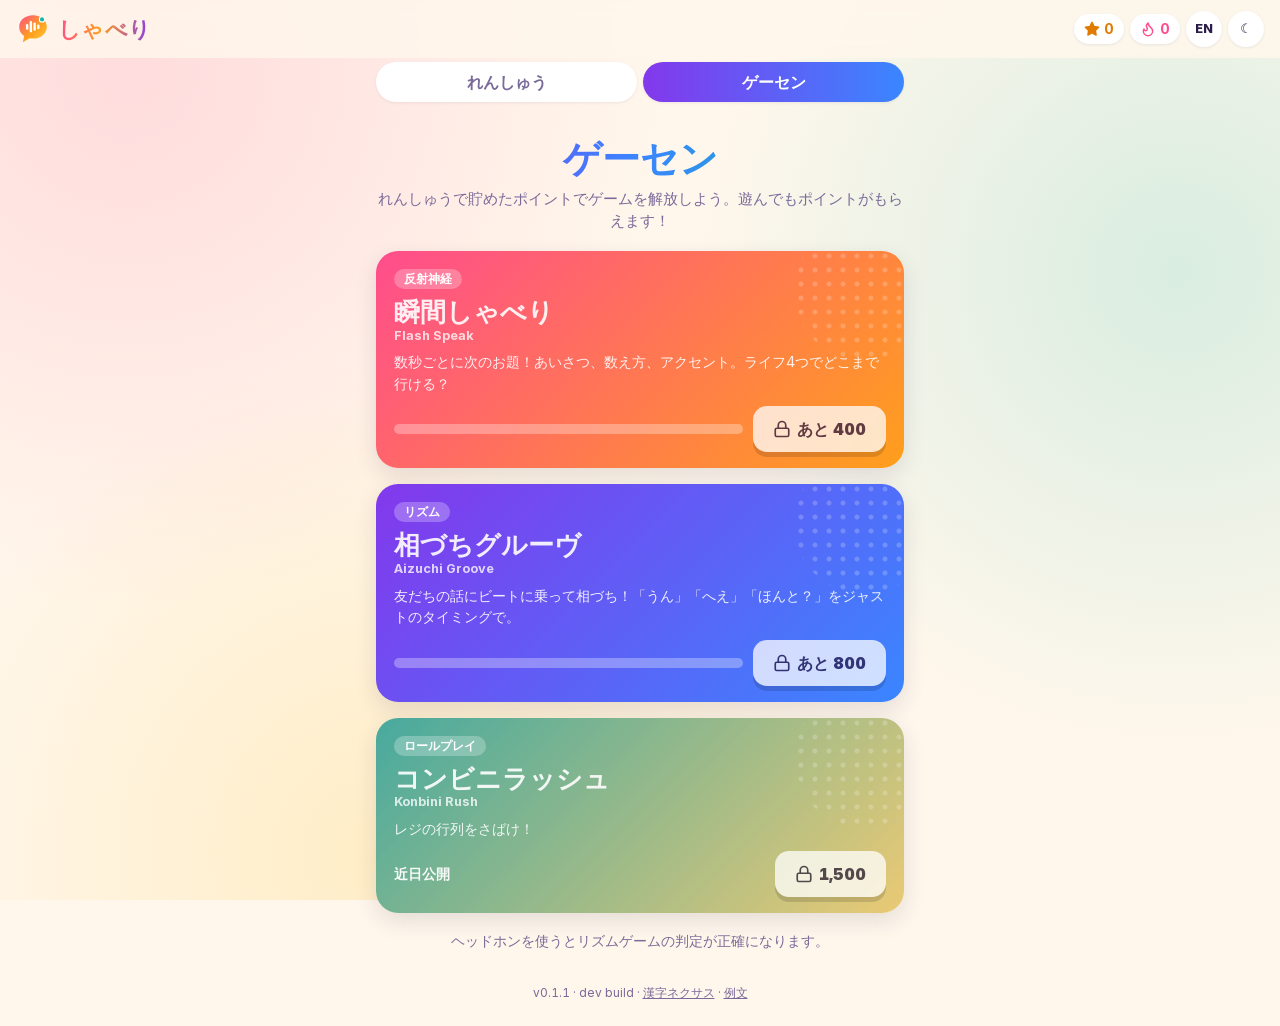
==== site/arcade.html @ 48d6d013 "v0.1.1: Shaberi, shadowing practice with an arcade Practice runs: hear an everyday phrase, say it ba" ====
<!DOCTYPE html>
<html lang="ja" data-theme="light">
<head>
  <meta charset="UTF-8">
  <meta name="viewport" content="width=device-width, initial-scale=1.0, viewport-fit=cover">
  <title>ゲーセン | しゃべり Shaberi</title>
  <link rel="icon" type="image/svg+xml" href="icon.svg">
  <link rel="manifest" href="manifest.webmanifest">
  <link rel="apple-touch-icon" href="icons/apple-touch-icon.png">
  <meta name="theme-color" content="#fff7ec" media="(prefers-color-scheme: light)">
  <meta name="theme-color" content="#1a1033" media="(prefers-color-scheme: dark)">
  <meta name="mobile-web-app-capable" content="yes">
  <meta name="apple-mobile-web-app-capable" content="yes">
  <meta name="apple-mobile-web-app-status-bar-style" content="default">
  <meta name="apple-mobile-web-app-title" content="しゃべり">
  <script>document.documentElement.dataset.theme = localStorage.getItem('shaberi_theme') === 'dark' ? 'dark' : 'light';</script>
  <link rel="stylesheet" href="css/base.css">
  <link rel="stylesheet" href="css/arcade.css">
  <script type="module" src="js/pages/arcade.js"></script>
</head>
<body>

  <header id="top-bar">
    <div class="brand">
      <img class="brand-badge" src="icon.svg" alt="">
      <span class="brand-title">しゃべり</span>
    </div>
    <div class="top-stats">
      <span class="pill pill-points" id="hud-points" title="Points"><svg class="pill-ico" viewBox="0 0 24 24" fill="none" stroke="currentColor" stroke-width="2.2" stroke-linecap="round" stroke-linejoin="round" aria-hidden="true"><path d="M12 2l3.09 6.26L22 9.27l-5 4.87 1.18 6.88L12 17.77l-6.18 3.25L7 14.14 2 9.27l6.91-1.01L12 2z"/></svg> <b>0</b></span>
      <span class="pill pill-streak" id="hud-streak" title="Streak"><svg class="pill-ico" viewBox="0 0 24 24" fill="none" stroke="currentColor" stroke-width="2.2" stroke-linecap="round" stroke-linejoin="round" aria-hidden="true"><path d="M8.5 14.5A2.5 2.5 0 0 0 11 12c0-1.38-.5-2-1-3-1.072-2.143-.224-4.054 2-6 .5 2.5 2 4.9 4 6.5 2 1.6 3 3.5 3 5.5a7 7 0 1 1-14 0c0-1.153.433-2.294 1-3a2.5 2.5 0 0 0 2.5 2.5z"/></svg> <b>0</b></span>
      <button type="button" class="icon-btn" id="btn-lang" aria-label="Language">EN</button>
      <button type="button" class="icon-btn" id="btn-theme" aria-label="Theme">☾</button>
    </div>
  </header>

  <nav class="tabs" aria-label="Sections">
    <a href="index.html" class="tab"><span data-ja="れんしゅう" data-en="Practice">れんしゅう</span></a>
    <a href="arcade.html" class="tab active" aria-current="page"><span data-ja="ゲーセン" data-en="Arcade">ゲーセン</span></a>
  </nav>

  <main class="page">

    <!-- Lobby -->
    <section class="screen" id="screen-lobby">
      <div class="lobby-head">
        <h1 class="lobby-title">ゲーセン</h1>
        <p class="lobby-sub" data-ja="れんしゅうで貯めたポイントでゲームを解放しよう。遊んでもポイントがもらえます！" data-en="Unlock games with the points you earn practising. Playing earns points too!">れんしゅうで貯めたポイントでゲームを解放しよう。遊んでもポイントがもらえます！</p>
      </div>
      <div class="cabinets" id="cabinets"></div>
      <p class="fine center" id="lobby-note"></p>
    </section>

    <!-- Flash Speak -->
    <section class="screen game" id="screen-flash" hidden>
      <div class="game-hud">
        <button type="button" class="icon-btn back" data-back aria-label="Back"></button>
        <div class="hearts" id="flash-hearts"></div>
        <div class="hud-num"><small data-ja="レベル" data-en="Level">レベル</small> <b id="flash-level">1</b></div>
        <div class="hud-num"><small data-ja="クリア" data-en="Cleared">クリア</small> <b id="flash-cleared">0</b></div>
      </div>
      <div class="stage" id="flash-stage"></div>
      <div class="fuse" id="flash-fuse"><span class="fuse-fill" id="flash-fuse-fill"></span></div>
      <p class="heard-live" id="flash-heard" lang="ja"></p>
    </section>

    <!-- Let's Take a Walk! -->
    <section class="screen game" id="screen-sanpo" hidden>
      <div class="game-hud">
        <button type="button" class="icon-btn back" data-back aria-label="Back"></button>
        <div class="pencils" id="sanpo-pencils" aria-label="Pencils left"></div>
        <div class="hud-num"><small data-ja="スピード" data-en="Speed">スピード</small> <b id="sanpo-speed">×0.9</b></div>
        <div class="hud-num"><small data-ja="クリア" data-en="Cleared">クリア</small> <b id="sanpo-cleared">0</b></div>
      </div>

      <div class="sanpo-stage" id="sanpo-stage">
        <div class="walk-scene" id="walk-scene">
          <div class="sun"></div>
          <div class="cloud c1"></div>
          <div class="cloud c2"></div>
          <div class="hills"></div>
          <div class="trees"></div>
          <div class="street"></div>
          <svg class="walker" viewBox="0 0 80 130" aria-hidden="true">
            <g class="limb leg back"><line x1="40" y1="84" x2="40" y2="120" /></g>
            <g class="limb arm back"><line x1="40" y1="54" x2="40" y2="80" /></g>
            <rect class="shirt" x="22" y="45" width="36" height="44" rx="15" />
            <g class="limb leg front"><line x1="40" y1="84" x2="40" y2="120" /></g>
            <g class="limb arm front"><line x1="40" y1="54" x2="40" y2="80" /></g>
            <circle class="skin" cx="40" cy="29" r="18" />
            <circle class="eye" cx="45" cy="30" r="2.2" />
            <circle class="eye" cx="35" cy="30" r="2.2" />
            <path class="smile" d="M35 36 q5 4 10 0" />
            <ellipse class="hat" cx="40" cy="18" rx="23" ry="5" />
            <path class="hat" d="M28 18 q0 -14 12 -14 q12 0 12 14 z" />
            <rect class="ribbon" x="28" y="12" width="24" height="4" rx="2" />
          </svg>
        </div>

        <div class="sanpo-card" id="sanpo-card">
          <p class="sanpo-cue" id="sanpo-cue"></p>
          <p class="sanpo-text" id="sanpo-text" lang="ja">天気がいいから<wbr>散歩しましょう</p>
          <p class="sanpo-en" id="sanpo-en"></p>
        </div>

        <div class="desk-scene" id="desk-scene" hidden>
          <svg class="desk-svg" viewBox="0 0 360 400" aria-hidden="true">
            <defs>
              <linearGradient id="dk-wood" x1="0" y1="0" x2="0" y2="1">
                <stop offset="0" stop-color="#e3ad70" />
                <stop offset="1" stop-color="#b4733b" />
              </linearGradient>
            </defs>
            <rect width="360" height="400" fill="#ece6f6" />
            <rect x="34" y="22" width="196" height="92" rx="6" fill="#2f5d50" stroke="#8a5a2b" stroke-width="6" />
            <text x="132" y="78" fill="#f4f1e8" font-size="30" font-weight="700" text-anchor="middle" opacity="0.9">しけん中</text>
            <circle cx="296" cy="62" r="28" fill="#fff" stroke="#2b1d4a" stroke-width="4" />
            <path d="M296 62 V44 M296 62 L309 70" stroke="#2b1d4a" stroke-width="4" stroke-linecap="round" />
            <polygon points="6,158 354,158 386,400 -26,400" fill="url(#dk-wood)" />
            <g transform="rotate(-4 175 290)">
              <rect x="92" y="186" width="168" height="200" rx="3" fill="#fff" />
              <rect x="104" y="198" width="144" height="12" rx="3" fill="#ffd1df" />
              <g fill="none" stroke="#ff7aa8" stroke-width="2">
                <circle cx="128" cy="232" r="8" /><circle cx="156" cy="232" r="8" /><circle cx="184" cy="232" r="8" /><circle cx="212" cy="232" r="8" />
                <circle cx="128" cy="258" r="8" /><circle cx="156" cy="258" r="8" /><circle cx="184" cy="258" r="8" /><circle cx="212" cy="258" r="8" />
                <circle cx="128" cy="284" r="8" /><circle cx="156" cy="284" r="8" /><circle cx="184" cy="284" r="8" /><circle cx="212" cy="284" r="8" />
                <circle cx="128" cy="310" r="8" /><circle cx="156" cy="310" r="8" /><circle cx="184" cy="310" r="8" /><circle cx="212" cy="310" r="8" />
                <circle cx="128" cy="336" r="8" /><circle cx="156" cy="336" r="8" /><circle cx="184" cy="336" r="8" /><circle cx="212" cy="336" r="8" />
              </g>
            </g>
            <g class="dk-hand">
              <!-- Your right hand from behind: the thumb grows from the left side by the wrist,
                   three fingers curl under, and the index finger (drawn above the pencil) pinches it -->
              <path d="M200 412 L212 370 Q250 358 288 370 L298 412 Z" fill="#8338ec" stroke="#2b1d4a" stroke-width="3.5" stroke-linejoin="round" />
              <path d="M210 376 Q250 362 290 376 L287 360 Q250 348 213 360 Z" fill="#6420c9" stroke="#2b1d4a" stroke-width="3.5" stroke-linejoin="round" />
              <path d="M204 358 L182 306 C178 294 196 286 202 298 L226 346 Z" fill="#efb187" stroke="#2b1d4a" stroke-width="3.5" stroke-linejoin="round" />
              <rect x="183" y="294" width="10" height="8" rx="3" transform="rotate(-66 188 298)" fill="#f9dcc8" stroke="#2b1d4a" stroke-width="2" />
              <rect x="232" y="300" width="22" height="26" rx="11" fill="#f2b68c" stroke="#2b1d4a" stroke-width="3.5" stroke-linejoin="round" />
              <rect x="253" y="305" width="21" height="24" rx="10.5" fill="#f2b68c" stroke="#2b1d4a" stroke-width="3.5" stroke-linejoin="round" />
              <rect x="273" y="312" width="17" height="21" rx="8.5" fill="#f2b68c" stroke="#2b1d4a" stroke-width="3.5" stroke-linejoin="round" />
              <path d="M228 380 C222 366 214 352 213 338 C212 330 214 324 218 320 L232 311 L286 323 C293 330 294 346 290 360 C288 368 285 375 282 380 Z" fill="#f6c39b" stroke="#2b1d4a" stroke-width="3.5" stroke-linejoin="round" />
              <path d="M262 326 q4 3 8 1 M277 330 q3 3 7 1" fill="none" stroke="#c98b63" stroke-width="2.5" stroke-linecap="round" />
            </g>
            <g class="dk-pencil">
              <g transform="translate(224 309) rotate(-150)">
                <rect x="-50" y="-7" width="92" height="14" fill="#ffc93c" stroke="#2b1d4a" stroke-width="2" />
                <rect x="-50" y="-2" width="92" height="4" fill="#f4a521" />
                <polygon points="42,-7 62,0 42,7" fill="#f3d3a8" stroke="#2b1d4a" stroke-width="2" stroke-linejoin="round" />
                <polygon points="55,-2.5 62,0 55,2.5" fill="#2b1d4a" />
                <rect x="-60" y="-7" width="10" height="14" fill="#c4cad4" stroke="#2b1d4a" stroke-width="2" />
                <rect x="-74" y="-7" width="15" height="14" rx="4" fill="#ff8fb1" stroke="#2b1d4a" stroke-width="2" />
              </g>
            </g>
            <g class="dk-hand-top">
              <path d="M220 336 L218 324 L188 286 C184 276 196 268 204 274 L236 314 L240 330 Z" fill="#f6c39b" />
              <path d="M214 330 C216 327 217 325 218 324 L188 286 C183 277 196 268 204 274 L233 311" fill="none" stroke="#2b1d4a" stroke-width="3.5" stroke-linejoin="round" stroke-linecap="round" />
              <rect x="192" y="274" width="10" height="8" rx="3" transform="rotate(-52 197 278)" fill="#fbe3d3" stroke="#2b1d4a" stroke-width="2" />
              <path d="M206 296 q5 2 9 -1 M244 318 q4 3 8 1" fill="none" stroke="#c98b63" stroke-width="2.5" stroke-linecap="round" />
            </g>
            <g class="dk-impact">
              <polygon points="230,276 240,300 266,296 246,312 258,336 232,322 208,338 218,312 196,298 222,300" fill="#ffc93c" stroke="#ff9f1c" stroke-width="3" />
            </g>
            <g class="dk-proctor">
              <!-- The proctor's right hand, palm down from the right: pinky on top, thumb beside the index finger -->
              <path d="M276 282 L404 262 L404 336 L278 330 Z" fill="#26314d" stroke="#111827" stroke-width="3.5" stroke-linejoin="round" />
              <path d="M262 324 C248 332 230 340 216 342 C206 343 205 353 215 354 C232 354 250 348 266 340 Z" fill="#e3a57c" stroke="#2b1d4a" stroke-width="3.5" stroke-linejoin="round" />
              <path d="M212 345 c0 -3 4 -5 8 -4 c3 1 3 6 0 7 c-4 1 -8 0 -8 -3 z" fill="#f7d3bb" stroke="#2b1d4a" stroke-width="2" />
              <path d="M266 284 C250 282 222 283 208 286 C199 288 199 296 205 297 C196 298 189 299 189 303 C189 308 194 309 200 309 C192 310 184 311 184 315 C184 320 190 322 197 322 C193 323 189 326 190 329 C191 333 197 334 204 334 C220 336 246 336 266 335 Z" fill="#ecb48b" stroke="#2b1d4a" stroke-width="3.5" stroke-linejoin="round" />
              <path d="M205 297 C218 297 230 297 240 298 M200 309 C214 310 228 310 240 310 M197 322 C212 323 226 323 239 323" fill="none" stroke="#2b1d4a" stroke-width="2.5" stroke-linecap="round" />
              <g fill="#f7d3bb" stroke="#2b1d4a" stroke-width="2">
                <rect x="203" y="288" width="9" height="7" rx="3" />
                <rect x="192" y="300" width="9" height="7" rx="3" />
                <rect x="187" y="312" width="10" height="8" rx="3" />
                <rect x="193" y="325" width="9" height="7" rx="3" />
              </g>
              <path d="M246 291 q3 -3 6 0 M246 304 q3 -3 6 0 M245 317 q3 -3 6 0" fill="none" stroke="#c98b63" stroke-width="2.5" stroke-linecap="round" />
              <rect x="262" y="279" width="20" height="58" rx="5" fill="#fff" stroke="#2b1d4a" stroke-width="3.5" stroke-linejoin="round" />
              <circle cx="272" cy="308" r="3" fill="#94a3b8" />
            </g>
            <g class="dk-bubble">
              <path d="M60 128 h240 a16 16 0 0 1 16 16 v40 a16 16 0 0 1 -16 16 h-90 l-14 20 l-6 -20 h-130 a16 16 0 0 1 -16 -16 v-40 a16 16 0 0 1 16 -16 z" fill="#fff" stroke="#2b1d4a" stroke-width="4" />
              <text x="180" y="177" font-size="38" font-weight="900" fill="#d6336c" text-anchor="middle">ダメです！</text>
            </g>
          </svg>
        </div>

        <div class="verdict-ok" id="sanpo-ok" hidden>OK!</div>
      </div>

      <div class="fuse idle" id="sanpo-fuse"><span class="fuse-fill" id="sanpo-fuse-fill"></span></div>
      <p class="heard-live" id="sanpo-msg"></p>
    </section>

    <!-- Aizuchi Groove -->
    <section class="screen game" id="screen-groove" hidden>
      <div class="game-hud">
        <button type="button" class="icon-btn back" data-back aria-label="Back"></button>
        <div class="beats" id="groove-beats"><i></i><i></i><i></i><i></i></div>
        <div class="hud-num"><small id="groove-phase"></small></div>
      </div>
      <div class="groove-stage" id="groove-stage">
        <div class="actor friend" id="groove-friend">
          <div class="bubble" id="groove-friend-bubble"></div>
          <div class="blob"><i class="eye"></i><i class="eye"></i><i class="mouth"></i></div>
          <span class="name" data-ja="ともだち" data-en="Friend">ともだち</span>
        </div>
        <div class="actor you" id="groove-you">
          <div class="bubble" id="groove-you-bubble"></div>
          <div class="blob"><i class="eye"></i><i class="eye"></i><i class="mouth"></i></div>
          <span class="name" data-ja="あなた" data-en="You">あなた</span>
        </div>
        <div class="judge-pop" id="groove-judge"></div>
        <div class="banner" id="groove-banner" hidden></div>
      </div>
      <div class="groove-intro" id="groove-intro">
        <p data-ja="ともだちの話を聞いて、ピンクのふきだしが光ったら相づち！最初の3小節はれんしゅうです（タイミングを合わせます）。" data-en="Listen to your friend and answer when your bubble lights up. The first 3 bars are practice (they tune the timing to your device).">ともだちの話を聞いて、ピンクのふきだしが光ったら相づち！最初の3小節はれんしゅうです（タイミングを合わせます）。</p>
        <p class="fine" id="groove-tip"></p>
        <button type="button" class="big-btn btn-go" id="groove-start" data-ja="スタート" data-en="Start">スタート</button>
      </div>
    </section>

    <!-- Game over (both games) -->
    <section class="screen" id="screen-over" hidden>
      <h2 class="over-title" id="over-title"></h2>
      <div class="new-best" id="over-high" hidden data-ja="ハイスコア！" data-en="High score!">ハイスコア！</div>
      <div class="over-score" id="over-score"></div>
      <p class="over-detail" id="over-detail"></p>
      <p class="sum-bonus" id="over-points"></p>
      <div class="result-actions">
        <button type="button" class="big-btn btn-soft" id="over-lobby" data-ja="ゲーセンへ" data-en="Arcade">ゲーセンへ</button>
        <button type="button" class="big-btn btn-go" id="over-again" data-ja="もう一回！" data-en="Play again!">もう一回！</button>
      </div>
    </section>

  </main>

  <canvas id="fx" aria-hidden="true"></canvas>
  <footer class="foot" id="foot"></footer>
</body>
</html>
---- site/css/base.css ----
/* Shared theme and components. Page-specific styles live in css/<page>.css.
   Shaberi is the colourful sibling of Kanji Nexus and Reibun: warm cream / deep
   grape backgrounds, candy accents, chunky game buttons. */

@font-face {
  font-family: 'Shaberi Latin';
  src: url('../fonts/inter-latin.woff2') format('woff2');
  font-weight: 100 900;
  font-style: normal;
  font-display: swap;
  unicode-range: U+0020-007E, U+00A0-00FF, U+0131, U+0152-0153, U+02C6, U+02DA, U+02DC, U+2010-2027, U+2030-203A,
    U+2044, U+20AC, U+2122, U+2190-2193, U+2212, U+2215, U+2248, U+2260, U+2264-2265;
}

:root {
  /* Candy palette */
  --pink: #ff4d8d;
  --orange: #ff9f1c;
  --yellow: #ffc93c;
  --teal: #14b8a6;
  --blue: #3a86ff;
  --purple: #8338ec;
  --pink-deep: #d6336c;
  --orange-deep: #e07b00;
  --teal-deep: #0d9488;
  --blue-deep: #2563eb;
  --purple-deep: #6420c9;

  --bg-page: #fff7ec;
  --bg-surface: #ffffff;
  --bg-elevated: #fdf0e1;
  --text-main: #2b1d4a;
  --text-muted: #7a6a99;
  --border-color: #f1e0cc;
  --blob-1: rgba(255, 77, 141, 0.16);
  --blob-2: rgba(20, 184, 166, 0.16);
  --blob-3: rgba(255, 201, 60, 0.22);

  /* Pitch: high and low mora */
  --hi: var(--pink);
  --lo: var(--blue);
  --you: var(--purple);

  --shadow-sm: 0 1px 3px rgba(43, 29, 74, 0.08);
  --shadow-md: 0 8px 22px rgba(43, 29, 74, 0.12);
  --radius: 22px;
  --header-h: 58px;
  --header-total: calc(var(--header-h) + env(safe-area-inset-top, 0px));
  --font: 'Shaberi Latin', 'Hiragino Maru Gothic ProN', 'Hiragino Sans', 'Hiragino Kaku Gothic ProN', 'Noto Sans JP',
    'Noto Sans CJK JP', 'Yu Gothic UI', 'Yu Gothic', Meiryo, system-ui, sans-serif;
}

[data-theme='dark'] {
  --bg-page: #1a1033;
  --bg-surface: #261845;
  --bg-elevated: #33225c;
  --text-main: #fdf6ff;
  --text-muted: #b9a8d9;
  --border-color: #3f2c6e;
  --blob-1: rgba(255, 77, 141, 0.18);
  --blob-2: rgba(20, 184, 166, 0.14);
  --blob-3: rgba(131, 56, 236, 0.3);
  --you: #c4a2ff;
  --shadow-sm: 0 1px 3px rgba(0, 0, 0, 0.4);
  --shadow-md: 0 8px 22px rgba(0, 0, 0, 0.45);
}

* {
  box-sizing: border-box;
  margin: 0;
  padding: 0;
}

button {
  font: inherit;
  color: inherit;
  cursor: pointer;
  border: 0;
  background: none;
}

[hidden] {
  display: none !important;
}

html {
  background: var(--bg-page);
}

body {
  font-family: var(--font);
  font-variant-numeric: tabular-nums;
  -webkit-font-smoothing: antialiased;
  color: var(--text-main);
  line-height: 1.5;
  min-height: 100dvh;
  -webkit-tap-highlight-color: transparent;
  background:
    radial-gradient(circle at 10% 8%, var(--blob-1), transparent 38%),
    radial-gradient(circle at 92% 30%, var(--blob-2), transparent 36%),
    radial-gradient(circle at 30% 95%, var(--blob-3), transparent 40%),
    var(--bg-page);
  background-attachment: fixed;
}

/* ================= HEADER ================= */
#top-bar {
  position: sticky;
  top: 0;
  z-index: 100;
  height: var(--header-total);
  padding: env(safe-area-inset-top, 0px) 16px 0;
  display: flex;
  align-items: center;
  justify-content: space-between;
  gap: 8px;
  background: color-mix(in srgb, var(--bg-page) 82%, transparent);
  backdrop-filter: blur(10px);
  -webkit-backdrop-filter: blur(10px);
}

.brand {
  display: flex;
  align-items: center;
  gap: 8px;
}
.brand-badge {
  width: 34px;
  height: 34px;
}
.brand-title {
  white-space: nowrap;
  font-size: 1.35rem;
  font-weight: 900;
  letter-spacing: 0.02em;
  background: linear-gradient(90deg, var(--pink), var(--orange) 45%, var(--purple));
  -webkit-background-clip: text;
  background-clip: text;
  color: transparent;
}

.top-stats {
  display: flex;
  align-items: center;
  gap: 6px;
}

.pill {
  display: inline-flex;
  align-items: center;
  gap: 4px;
  padding: 4px 10px;
  border-radius: 999px;
  font-size: 0.9rem;
  font-weight: 700;
  background: var(--bg-surface);
  box-shadow: var(--shadow-sm);
}
.pill-ico {
  width: 16px;
  height: 16px;
}
.pill-points {
  color: var(--orange-deep);
}
.pill-points .pill-ico {
  fill: currentColor;
}
.pill-streak {
  color: var(--pink);
}
[data-theme='dark'] .pill-points {
  color: var(--yellow);
}
.pill.bump {
  animation: bump 0.45s ease;
}

.icon-btn {
  width: 36px;
  height: 36px;
  border-radius: 50%;
  font-weight: 800;
  font-size: 0.8rem;
  background: var(--bg-surface);
  box-shadow: var(--shadow-sm);
}

/* ================= LAYOUT ================= */
.page {
  max-width: 560px;
  margin: 0 auto;
  padding: 12px 16px calc(32px + env(safe-area-inset-bottom, 0px));
}

/* ================= BUTTONS ================= */
/* Chunky "game" buttons: a darker lip underneath that squashes when pressed. */
.big-btn {
  --face: var(--teal);
  --lip: var(--teal-deep);
  display: inline-flex;
  align-items: center;
  justify-content: center;
  gap: 8px;
  min-height: 56px;
  padding: 0 28px;
  border-radius: 18px;
  font-size: 1.15rem;
  font-weight: 800;
  color: #fff;
  background: var(--face);
  box-shadow: 0 6px 0 var(--lip), var(--shadow-md);
  transition: transform 0.08s ease, box-shadow 0.08s ease;
}
.big-btn:active {
  transform: translateY(4px);
  box-shadow: 0 2px 0 var(--lip), var(--shadow-sm);
}
.big-btn:disabled {
  opacity: 0.5;
  cursor: default;
}
.btn-go {
  --face: var(--pink);
  --lip: var(--pink-deep);
}
.btn-soft {
  --face: var(--bg-surface);
  --lip: var(--border-color);
  color: var(--text-main);
}

.fine {
  font-size: 0.85rem;
  color: var(--text-muted);
}

@keyframes bump {
  0% { transform: scale(1); }
  40% { transform: scale(1.25); }
  100% { transform: scale(1); }
}
@keyframes pop-in {
  0% { transform: scale(0.3) rotate(-12deg); opacity: 0; }
  60% { transform: scale(1.15) rotate(4deg); opacity: 1; }
  100% { transform: scale(1) rotate(0); }
}
@keyframes rise-in {
  from { transform: translateY(14px); opacity: 0; }
  to { transform: none; opacity: 1; }
}

@media (max-width: 400px) {
  .brand-title { font-size: 1.1rem; }
  .brand-badge { width: 28px; height: 28px; }
  .pill { padding: 4px 8px; }
}

@media (prefers-reduced-motion: reduce) {
  *, *::before, *::after {
    animation-duration: 0.01ms !important;
    transition-duration: 0.01ms !important;
  }
}

/* ================= SECTION TABS ================= */
.tabs {
  position: sticky;
  top: var(--header-total);
  z-index: 90;
  display: flex;
  gap: 6px;
  max-width: 560px;
  margin: 0 auto;
  padding: 4px 16px 6px;
}
.tab {
  flex: 1;
  text-align: center;
  padding: 8px 0;
  border-radius: 999px;
  font-weight: 800;
  text-decoration: none;
  color: var(--text-muted);
  background: var(--bg-surface);
  box-shadow: var(--shadow-sm);
}
.tab.active {
  color: #fff;
  background: linear-gradient(90deg, var(--pink), var(--orange));
}
.tab:nth-child(2).active {
  background: linear-gradient(90deg, var(--purple), var(--blue));
}

/* A screen-wide progress track (goals, fuses). */
.track {
  display: block;
  height: 12px;
  border-radius: 999px;
  background: var(--bg-elevated);
  overflow: hidden;
}

/* ================= SHARED GAME UI ================= */
.screen {
  display: flex;
  flex-direction: column;
  gap: 18px;
  animation: rise-in 0.3s ease;
}

.grade {
  width: 84px;
  height: 84px;
  border-radius: 24px;
  display: grid;
  place-items: center;
  font-size: 3.2rem;
  font-weight: 900;
  color: #fff;
  animation: pop-in 0.55s cubic-bezier(0.2, 1.4, 0.5, 1);
}

.grade.g-S { background: conic-gradient(from 200deg, var(--pink), var(--orange), var(--yellow), var(--teal), var(--blue), var(--purple), var(--pink)); text-shadow: 0 2px 0 rgba(0, 0, 0, 0.2); }

.grade.g-A { background: var(--teal); }

.grade.g-B { background: var(--blue); }

.grade.g-C { background: var(--orange); }

.grade.g-D { background: var(--pink-deep); }

.result-actions {
  display: flex;
  gap: 12px;
  justify-content: center;
}

.result-actions .big-btn {
  flex: 1;
  padding: 0 12px;
}

.new-best {
  align-self: center;
  padding: 4px 16px;
  border-radius: 999px;
  color: #fff;
  font-weight: 900;
  background: linear-gradient(90deg, var(--orange), var(--pink));
  animation: pop-in 0.6s ease 0.3s backwards;
}

.sum-bonus {
  align-self: center;
  padding: 4px 14px;
  border-radius: 999px;
  font-weight: 800;
  color: #fff;
  background: linear-gradient(90deg, var(--teal), var(--blue));
}

#fx {
  position: fixed;
  inset: 0;
  width: 100%;
  height: 100%;
  pointer-events: none;
  z-index: 200;
}

.float-points {
  position: fixed;
  z-index: 210;
  font-size: 1.6rem;
  font-weight: 900;
  color: var(--orange);
  text-shadow: 0 2px 0 rgba(0, 0, 0, 0.12);
  pointer-events: none;
  animation: float-up 1s ease-out forwards;
}

@keyframes float-up {
  from { transform: translate(-50%, 0) scale(0.8); opacity: 1; }
  to { transform: translate(-50%, -80px) scale(1.2); opacity: 0; }
}

.foot {
  text-align: center;
  font-size: 0.75rem;
  color: var(--text-muted);
  padding: 0 16px 24px;
}

.foot a {
  color: inherit;
}

/* Pitch graph (practice card and Accent Snap) */
.pitch-graph {
  display: block;
  width: 100%;
  height: auto;
  margin-top: 10px;
  overflow: visible;
}

.pitch-graph .step {
  stroke-width: 7;
  stroke-linecap: round;
  fill: none;
  opacity: 0.9;
}

.pitch-graph .step.hi { stroke: var(--hi); }
.pitch-graph .step.lo { stroke: var(--lo); }
.pitch-graph .link {
  stroke: var(--text-muted);
  stroke-width: 2;
  stroke-dasharray: 3 4;
  fill: none;
  opacity: 0.6;
}

.pitch-graph .mora {
  font-size: 22px;
  font-weight: 700;
  fill: var(--text-main);
  text-anchor: middle;
}

.pitch-graph .mora.hi { fill: var(--hi); }
.pitch-graph .mora.lo { fill: var(--lo); }
.pitch-graph .you {
  fill: none;
  stroke: var(--you);
  stroke-width: 3.5;
  stroke-linecap: round;
  stroke-linejoin: round;
}

.pitch-graph .miss {
  fill: var(--orange);
  opacity: 0.25;
}
---- site/css/arcade.css ----
/* The arcade: lobby of cabinets, Flash Speak, Aizuchi Groove, game over. */

.center {
  text-align: center;
}

/* ================= LOBBY ================= */
.lobby-head {
  text-align: center;
  padding-top: 10px;
}
.lobby-title {
  font-size: 2.4rem;
  font-weight: 900;
  background: linear-gradient(90deg, var(--purple), var(--blue) 50%, var(--teal));
  -webkit-background-clip: text;
  background-clip: text;
  color: transparent;
}
.lobby-sub {
  color: var(--text-muted);
  font-size: 0.95rem;
}

.cabinets {
  display: flex;
  flex-direction: column;
  gap: 16px;
}
.cabinet {
  --c1: var(--pink);
  --c2: var(--orange);
  position: relative;
  overflow: hidden;
  border-radius: var(--radius);
  padding: 18px 18px 16px;
  color: #fff;
  background: linear-gradient(135deg, var(--c1), var(--c2));
  box-shadow: var(--shadow-md);
  display: flex;
  flex-direction: column;
  gap: 8px;
  animation: rise-in 0.35s ease backwards;
}
.cabinet:nth-child(2) { animation-delay: 0.06s; }
.cabinet:nth-child(3) { animation-delay: 0.12s; }
/* Decorative arcade-screen dots */
.cabinet::after {
  content: '';
  position: absolute;
  right: -30px;
  top: -30px;
  width: 140px;
  height: 140px;
  border-radius: 50%;
  background: radial-gradient(circle, rgba(255, 255, 255, 0.35) 2px, transparent 3px) 0 0 / 14px 14px;
  opacity: 0.6;
  pointer-events: none;
}
.cab-tag {
  align-self: flex-start;
  padding: 1px 10px;
  border-radius: 999px;
  font-size: 0.75rem;
  font-weight: 800;
  background: rgba(255, 255, 255, 0.25);
}
.cab-title {
  font-size: 1.6rem;
  font-weight: 900;
  line-height: 1.2;
}
.cab-title small {
  display: block;
  font-size: 0.8rem;
  font-weight: 700;
  opacity: 0.85;
}
.cab-desc {
  font-size: 0.9rem;
  opacity: 0.95;
}
.cab-foot {
  display: flex;
  align-items: center;
  justify-content: space-between;
  gap: 10px;
  margin-top: 4px;
}
.cab-high {
  font-size: 0.85rem;
  font-weight: 800;
  opacity: 0.95;
}
.cab-btn {
  display: inline-flex;
  align-items: center;
  gap: 6px;
  min-height: 46px;
  padding: 0 20px;
  border-radius: 14px;
  font-weight: 900;
  color: var(--text-main);
  background: #fff;
  box-shadow: 0 5px 0 rgba(0, 0, 0, 0.18);
  transition: transform 0.08s ease, box-shadow 0.08s ease;
}
.cab-btn:active {
  transform: translateY(3px);
  box-shadow: 0 2px 0 rgba(0, 0, 0, 0.18);
}
.cab-btn .ico {
  width: 18px;
  height: 18px;
}
.cab-btn:disabled {
  opacity: 0.75;
  cursor: default;
}
.cab-btn.confirm {
  background: var(--yellow);
}
.cabinet.locked .cab-title,
.cabinet.locked .cab-desc {
  opacity: 0.9;
}
.cab-progress {
  flex: 1;
  height: 10px;
  border-radius: 999px;
  background: rgba(255, 255, 255, 0.3);
  overflow: hidden;
}
.cab-progress span {
  display: block;
  height: 100%;
  background: #fff;
  border-radius: inherit;
}
.cabinet.soon {
  filter: saturate(0.6);
}
.cabinet.just-unlocked {
  animation: pop-in 0.6s ease;
}

/* ================= GAME HUD ================= */
.game {
  gap: 14px;
}
.game-hud {
  display: flex;
  align-items: center;
  gap: 12px;
}
.game-hud .back .ico {
  width: 18px;
  height: 18px;
}
.hearts {
  display: flex;
  gap: 4px;
  flex: 1;
}
.hearts .ico {
  width: 24px;
  height: 24px;
  color: var(--pink);
  fill: var(--pink);
  transition: transform 0.3s, opacity 0.3s;
}
.hearts .ico.lost {
  fill: none;
  color: var(--border-color);
  transform: scale(0.8);
}
.hud-num {
  font-weight: 900;
  font-size: 1.2rem;
  white-space: nowrap;
}
.hud-num small {
  font-size: 0.7rem;
  color: var(--text-muted);
}

/* ================= FLASH STAGE ================= */
.stage {
  position: relative;
  min-height: 360px;
  border-radius: var(--radius);
  background: var(--bg-surface);
  box-shadow: var(--shadow-md);
  display: flex;
  flex-direction: column;
  align-items: center;
  justify-content: center;
  gap: 12px;
  padding: 20px 16px;
  text-align: center;
  overflow: hidden;
}
/* Command splash: 「こたえて！」 */
.command {
  font-size: clamp(2.6rem, 13vw, 3.6rem);
  font-weight: 900;
  color: #fff;
  padding: 8px 28px;
  border-radius: 24px;
  transform: rotate(-4deg);
  animation: pop-in 0.35s cubic-bezier(0.2, 1.6, 0.5, 1);
  box-shadow: 0 8px 0 rgba(0, 0, 0, 0.15);
}
.command small {
  display: block;
  font-size: 1rem;
  font-weight: 800;
  opacity: 0.9;
}
.k-reply { background: var(--teal); }
.k-count { background: var(--orange); }
.k-accent { background: var(--pink); }
.k-speed { background: linear-gradient(90deg, var(--purple), var(--pink)); }

.mg-kicker {
  font-size: 0.8rem;
  font-weight: 900;
  letter-spacing: 0.05em;
  padding: 2px 12px;
  border-radius: 999px;
  color: #fff;
}
.mg-art {
  width: 108px;
  height: 108px;
  border-radius: 32px;
  display: grid;
  place-items: center;
  color: #fff;
  background: linear-gradient(135deg, var(--teal), var(--blue));
  animation: pop-in 0.35s ease;
}
.mg-art .ico {
  width: 60px;
  height: 60px;
}
.mg-situation {
  font-size: 1.8rem;
  font-weight: 900;
  line-height: 1.25;
}
.mg-sub {
  color: var(--text-muted);
  font-size: 0.9rem;
}
.mg-things {
  display: flex;
  flex-wrap: wrap;
  justify-content: center;
  gap: 10px;
  max-width: 300px;
}
.mg-thing {
  width: 46px;
  height: 46px;
  border-radius: 50%;
  background: radial-gradient(circle at 32% 30%, rgba(255, 255, 255, 0.75) 0 6px, transparent 7px), var(--thing);
  box-shadow: inset 0 -5px 0 rgba(0, 0, 0, 0.15);
  animation: pop-in 0.3s ease backwards;
}
.mg-word {
  font-size: 3rem;
  font-weight: 900;
  line-height: 1.1;
}
.mg-word small {
  display: block;
  font-size: 1rem;
  color: var(--text-muted);
  font-weight: 700;
}
.stage .pitch-graph {
  width: 100%;
  max-width: 240px;
  height: auto;
  overflow: visible;
}

/* Win / lose flash over the stage */
.verdict {
  position: absolute;
  inset: 0;
  display: grid;
  place-items: center;
  font-size: 4.5rem;
  font-weight: 900;
  color: #fff;
  animation: pop-in 0.35s cubic-bezier(0.2, 1.6, 0.5, 1);
}
.verdict.win { background: color-mix(in srgb, var(--teal) 88%, transparent); }
.verdict.lose { background: color-mix(in srgb, var(--pink-deep) 88%, transparent); }
.verdict small {
  display: block;
  font-size: 1.1rem;
  text-align: center;
}
.stage.shake {
  animation: shake 0.35s ease;
}
@keyframes shake {
  20% { transform: translateX(-8px); }
  40% { transform: translateX(8px); }
  60% { transform: translateX(-5px); }
  80% { transform: translateX(5px); }
}

/* The fuse burns down to zero */
.fuse {
  position: relative;
  height: 16px;
  border-radius: 999px;
  background: var(--bg-elevated);
  overflow: visible;
}
.fuse-fill {
  display: block;
  height: 100%;
  width: 100%;
  border-radius: inherit;
  background: linear-gradient(90deg, var(--pink), var(--orange), var(--yellow));
  position: relative;
}
.fuse-fill::after {
  content: '';
  position: absolute;
  right: -8px;
  top: 50%;
  width: 18px;
  height: 18px;
  margin-top: -9px;
  border-radius: 50%;
  background: radial-gradient(circle, #fff 0 3px, var(--yellow) 4px 6px, transparent 7px);
  animation: bump 0.25s ease infinite;
}
.fuse.idle .fuse-fill::after {
  display: none;
}
.heard-live {
  min-height: 1.5em;
  text-align: center;
  font-weight: 700;
  color: var(--text-muted);
}

/* ================= GROOVE ================= */
.beats {
  display: flex;
  gap: 8px;
  flex: 1;
  justify-content: center;
}
.beats i {
  width: 16px;
  height: 16px;
  border-radius: 50%;
  background: var(--border-color);
  transition: background 0.05s;
}
.beats i.on {
  background: var(--purple);
  transform: scale(1.2);
}
.beats i.you {
  background: var(--pink);
}

.groove-stage {
  position: relative;
  min-height: 340px;
  border-radius: var(--radius);
  background: linear-gradient(180deg, color-mix(in srgb, var(--purple) 14%, var(--bg-surface)), var(--bg-surface));
  box-shadow: var(--shadow-md);
  display: grid;
  grid-template-columns: 1fr 1fr;
  align-items: end;
  padding: 20px 12px 18px;
  overflow: hidden;
}
.actor {
  display: flex;
  flex-direction: column;
  align-items: center;
  gap: 10px;
}
.blob {
  position: relative;
  width: 96px;
  height: 86px;
  border-radius: 50% 50% 44% 44%;
  background: var(--blob);
  box-shadow: inset 0 -8px 0 rgba(0, 0, 0, 0.12);
  transition: transform 0.08s ease;
}
.friend { --blob: var(--orange); }
.you { --blob: var(--teal); }
.blob .eye {
  position: absolute;
  top: 30px;
  width: 11px;
  height: 14px;
  border-radius: 50%;
  background: #2b1d4a;
}
.blob .eye:nth-child(1) { left: 28px; }
.blob .eye:nth-child(2) { right: 28px; }
.blob .mouth {
  position: absolute;
  left: 50%;
  top: 52px;
  width: 18px;
  height: 8px;
  margin-left: -9px;
  border-radius: 0 0 10px 10px;
  background: #2b1d4a;
  transition: height 0.06s;
}
.actor.talk .mouth {
  height: 14px;
  border-radius: 50%;
}
.actor.bounce .blob {
  transform: translateY(-8px) scale(1.04, 0.96);
}
.name {
  font-size: 0.75rem;
  font-weight: 800;
  color: var(--text-muted);
}
.bubble {
  position: relative;
  min-height: 52px;
  min-width: 90px;
  max-width: 100%;
  padding: 10px 14px;
  border-radius: 18px;
  font-size: 1.25rem;
  font-weight: 900;
  text-align: center;
  background: var(--bg-surface);
  box-shadow: var(--shadow-md);
  visibility: hidden;
}
.bubble::after {
  content: '';
  position: absolute;
  left: 50%;
  bottom: -8px;
  margin-left: -8px;
  border: 8px solid transparent;
  border-bottom: 0;
  border-top-color: var(--bg-surface);
}
.bubble.show {
  visibility: visible;
  animation: pop-in 0.18s ease;
}
.you .bubble.ready {
  visibility: visible;
  opacity: 0.45;
  border: 2px dashed var(--pink);
}
.you .bubble.now {
  visibility: visible;
  color: #fff;
  background: var(--pink);
  animation: pop-in 0.15s ease;
}
.you .bubble.now::after {
  border-top-color: var(--pink);
}

.judge-pop {
  position: absolute;
  right: 10%;
  top: 14px;
  font-size: 1.5rem;
  font-weight: 900;
  pointer-events: none;
}
.judge-pop.go {
  animation: judge 0.6s ease forwards;
}
.judge-pop.perfect { color: var(--pink); }
.judge-pop.good { color: var(--teal); }
.judge-pop.ok { color: var(--orange); }
.judge-pop.miss { color: var(--text-muted); }
@keyframes judge {
  0% { transform: scale(0.4) translateY(10px); opacity: 0; }
  25% { transform: scale(1.2); opacity: 1; }
  100% { transform: translateY(-16px); opacity: 0; }
}

.banner {
  position: absolute;
  left: 0;
  right: 0;
  top: 42%;
  text-align: center;
  font-size: 2rem;
  font-weight: 900;
  color: #fff;
  padding: 6px 0;
  background: linear-gradient(90deg, var(--purple), var(--pink));
  animation: pop-in 0.4s ease;
}

.groove-intro {
  display: flex;
  flex-direction: column;
  align-items: center;
  gap: 10px;
  text-align: center;
}

/* ================= GAME OVER ================= */
.over-title {
  text-align: center;
  font-size: 2rem;
  font-weight: 900;
  margin-top: 20px;
  color: var(--purple);
}
[data-theme='dark'] .over-title { color: #c4a2ff; }
.over-score {
  display: flex;
  justify-content: center;
  align-items: center;
  gap: 16px;
  font-size: 3.4rem;
  font-weight: 900;
  color: var(--orange);
}
.over-detail {
  text-align: center;
  font-weight: 700;
  color: var(--text-muted);
}

/* ================= SANPO (Let's Take a Walk!) ================= */
.pencils {
  display: flex;
  gap: 6px;
  flex: 1;
}
.pencils svg {
  width: 40px;
  height: 14px;
  transition: opacity 0.3s, filter 0.3s, transform 0.3s;
}
.pencils svg.lost {
  opacity: 0.35;
  filter: grayscale(1);
  transform: rotate(-20deg) scale(0.85);
}

.sanpo-stage {
  position: relative;
  border-radius: var(--radius);
  overflow: hidden;
  background: var(--bg-surface);
  box-shadow: var(--shadow-md);
  min-height: 420px;
  display: flex;
  flex-direction: column;
}

/* --- the sunny street --- */
.walk-scene {
  --pace: 0.5s; /* one stride; shorter as the game speeds up */
  position: relative;
  height: 220px;
  overflow: hidden;
  background: linear-gradient(180deg, #7cc8ff 0%, #bfe6ff 70%, #e6f6ff 100%);
}
[data-theme='dark'] .walk-scene {
  background: linear-gradient(180deg, #4f8fd6 0%, #8fc2ee 70%, #bfe0f6 100%);
}
.sun {
  position: absolute;
  right: 26px;
  top: 18px;
  width: 54px;
  height: 54px;
  border-radius: 50%;
  background: #ffd84d;
  box-shadow: 0 0 0 10px rgba(255, 216, 77, 0.35), 0 0 0 22px rgba(255, 216, 77, 0.15);
  animation: sun-pulse 3s ease-in-out infinite;
}
@keyframes sun-pulse {
  50% { box-shadow: 0 0 0 14px rgba(255, 216, 77, 0.35), 0 0 0 28px rgba(255, 216, 77, 0.12); }
}
.cloud {
  position: absolute;
  width: 70px;
  height: 22px;
  border-radius: 999px;
  background: #fff;
  opacity: 0.95;
  animation: drift 22s linear infinite;
}
.cloud::before,
.cloud::after {
  content: '';
  position: absolute;
  border-radius: 50%;
  background: #fff;
}
.cloud::before { width: 30px; height: 30px; left: 10px; top: -14px; }
.cloud::after { width: 36px; height: 36px; left: 28px; top: -20px; }
.cloud.c1 { top: 40px; left: 10%; }
.cloud.c2 { top: 78px; left: 60%; transform: scale(0.75); animation-duration: 30s; animation-delay: -12s; }
@keyframes drift {
  from { translate: -140px 0; }
  to { translate: 520px 0; }
}
.hills {
  position: absolute;
  left: 0;
  right: 0;
  bottom: 36px;
  height: 70px;
  background:
    radial-gradient(ellipse 120px 60px at 60px 70px, #7bd389 98%, transparent 100%),
    radial-gradient(ellipse 150px 70px at 230px 74px, #5cc177 98%, transparent 100%);
  background-size: 300px 70px;
  background-repeat: repeat-x;
}
.trees {
  position: absolute;
  left: 0;
  right: 0;
  bottom: 36px;
  height: 64px;
  background:
    radial-gradient(circle 20px at 30px 24px, #2fa866 98%, transparent 100%) 0 0 / 160px 46px repeat-x,
    linear-gradient(90deg, transparent 27px, #8a5a2b 27px 33px, transparent 33px) 0 38px / 160px 26px repeat-x;
}
.street {
  position: absolute;
  left: 0;
  right: 0;
  bottom: 0;
  height: 38px;
  background:
    linear-gradient(90deg, #fff 0 22px, transparent 22px 48px) 0 18px / 48px 4px repeat-x,
    linear-gradient(180deg, #a6a1b8 0 6px, #8d88a3 6px);
}
.walk-scene.walking .hills { animation: scroll-x calc(var(--pace) * 24) linear infinite; --dist: -300px; }
.walk-scene.walking .trees { animation: scroll-x calc(var(--pace) * 8) linear infinite; --dist: -160px; }
.walk-scene.walking .street { animation: scroll-x calc(var(--pace) * 2) linear infinite; --dist: -48px; }
@keyframes scroll-x {
  to { background-position-x: var(--dist), var(--dist); }
}

.walker {
  position: absolute;
  left: 50%;
  bottom: 12px;
  width: 92px;
  height: 128px;
  margin-left: -46px;
  overflow: visible;
}
.walker .limb line {
  stroke-width: 11;
  stroke-linecap: round;
}
.walker .leg line { stroke: #3a3060; }
.walker .arm line { stroke: #f8c9a0; }
.walker .back { opacity: 0.8; }
.walker .shirt { fill: var(--pink); }
.walker .skin { fill: #f8c9a0; }
.walker .eye { fill: #2b1d4a; }
.walker .smile { fill: none; stroke: #2b1d4a; stroke-width: 2; stroke-linecap: round; }
.walker .hat { fill: #ffc93c; }
.walker .ribbon { fill: var(--teal); }
.walker .leg { transform-origin: 40px 84px; }
.walker .arm { transform-origin: 40px 54px; }
.walking .walker { animation: bob calc(var(--pace) / 2) ease-in-out infinite alternate; }
.walking .walker .leg.front,
.walking .walker .arm.back { animation: swing var(--pace) ease-in-out infinite alternate; }
.walking .walker .leg.back,
.walking .walker .arm.front { animation: swing var(--pace) ease-in-out infinite alternate-reverse; }
@keyframes swing {
  from { rotate: -28deg; }
  to { rotate: 28deg; }
}
@keyframes bob {
  to { translate: 0 -4px; }
}
/* Waiting for you: a little hop on the spot */
.walk-scene.listening .walker { animation: bob 0.35s ease-in-out infinite alternate; }

/* --- the phrase --- */
.sanpo-card {
  flex: 1;
  display: flex;
  flex-direction: column;
  align-items: center;
  justify-content: center;
  gap: 6px;
  padding: 16px;
  text-align: center;
}
.sanpo-cue {
  min-height: 1.6em;
  font-weight: 900;
  font-size: 1rem;
  padding: 2px 14px;
  border-radius: 999px;
  color: #fff;
  background: var(--blue);
}
.sanpo-cue:empty { visibility: hidden; }
.sanpo-cue.you {
  background: var(--pink);
  animation: bump 0.4s ease;
}
.sanpo-text {
  --sweep: var(--blue);
  font-size: clamp(1.1rem, 5.4vw, 1.9rem);
  word-break: keep-all;
  font-weight: 900;
  line-height: 1.35;
  background: linear-gradient(90deg, var(--sweep) 50%, var(--text-main) 50%) 100% 0 / 200% 100% no-repeat;
  -webkit-background-clip: text;
  background-clip: text;
  color: transparent;
}
.sanpo-text.sweep {
  animation: karaoke var(--dur, 2s) linear forwards;
}
.sanpo-text.you {
  --sweep: var(--pink);
}
@keyframes karaoke {
  to { background-position: 0 0; }
}
.sanpo-en {
  font-size: 0.85rem;
  color: var(--text-muted);
}

.verdict-ok {
  position: absolute;
  inset: 0;
  display: grid;
  place-items: center;
  font-size: 4.5rem;
  font-weight: 900;
  color: #fff;
  background: color-mix(in srgb, var(--teal) 85%, transparent);
  animation: pop-in 0.3s cubic-bezier(0.2, 1.6, 0.5, 1);
}

/* --- the desk: "ダメです！" --- */
.desk-scene {
  position: absolute;
  inset: 0;
  z-index: 5;
  background: #ece6f6;
  display: grid;
  place-items: center;
}
.desk-svg {
  width: 100%;
  height: 100%;
}
.desk-scene .dk-pencil { transform-origin: 224px 309px; }
.desk-scene .dk-bubble { transform-origin: 180px 170px; transform: scale(0); }
.desk-scene .dk-impact { transform-origin: 232px 306px; transform: scale(0); opacity: 0; }
.desk-scene .dk-hand,
.desk-scene .dk-hand-top { transform: translateY(220px); }
.desk-scene .dk-proctor { transform: translateX(240px); }

.desk-scene.play .desk-svg { animation: dk-shake 2.6s ease both; }
.desk-scene.play .dk-hand,
.desk-scene.play .dk-hand-top { animation: dk-hand 2.6s ease both; }
.desk-scene.play .dk-pencil { animation: dk-pencil 2.6s ease both; }
.desk-scene.play .dk-proctor { animation: dk-proctor 2.6s cubic-bezier(0.5, 0, 0.2, 1) both; }
.desk-scene.play .dk-bubble { animation: dk-bubble 2.6s ease both; }
.desk-scene.play .dk-impact { animation: dk-impact 2.6s ease both; }

@keyframes dk-hand {
  0% { transform: translateY(220px); }
  22% { transform: translateY(0); }
  30%, 42% { transform: translateY(-12px); }
  52%, 100% { transform: translate(-40px, 110px) rotate(-10deg); }
}
@keyframes dk-pencil {
  0%, 22% { transform: none; }
  30%, 42% { transform: translateY(-12px); }
  66%, 100% { transform: translate(-260px, -340px) rotate(-900deg); }
}
@keyframes dk-proctor {
  0%, 34% { transform: translateX(240px); }
  42% { transform: translateX(-14px); }
  48%, 82% { transform: translateX(0); }
  100% { transform: translateX(240px); }
}
@keyframes dk-bubble {
  0%, 29% { transform: scale(0); }
  35% { transform: scale(1.18) rotate(-3deg); }
  40%, 100% { transform: scale(1) rotate(-2deg); }
}
@keyframes dk-impact {
  0%, 41% { transform: scale(0); opacity: 0; }
  44% { transform: scale(1.35); opacity: 1; }
  62%, 100% { transform: scale(0.5); opacity: 0; }
}
@keyframes dk-shake {
  0%, 42% { transform: none; }
  44% { transform: translate(-7px, 4px); }
  46% { transform: translate(6px, -3px); }
  48% { transform: translate(-4px, 2px); }
  50%, 100% { transform: none; }
}
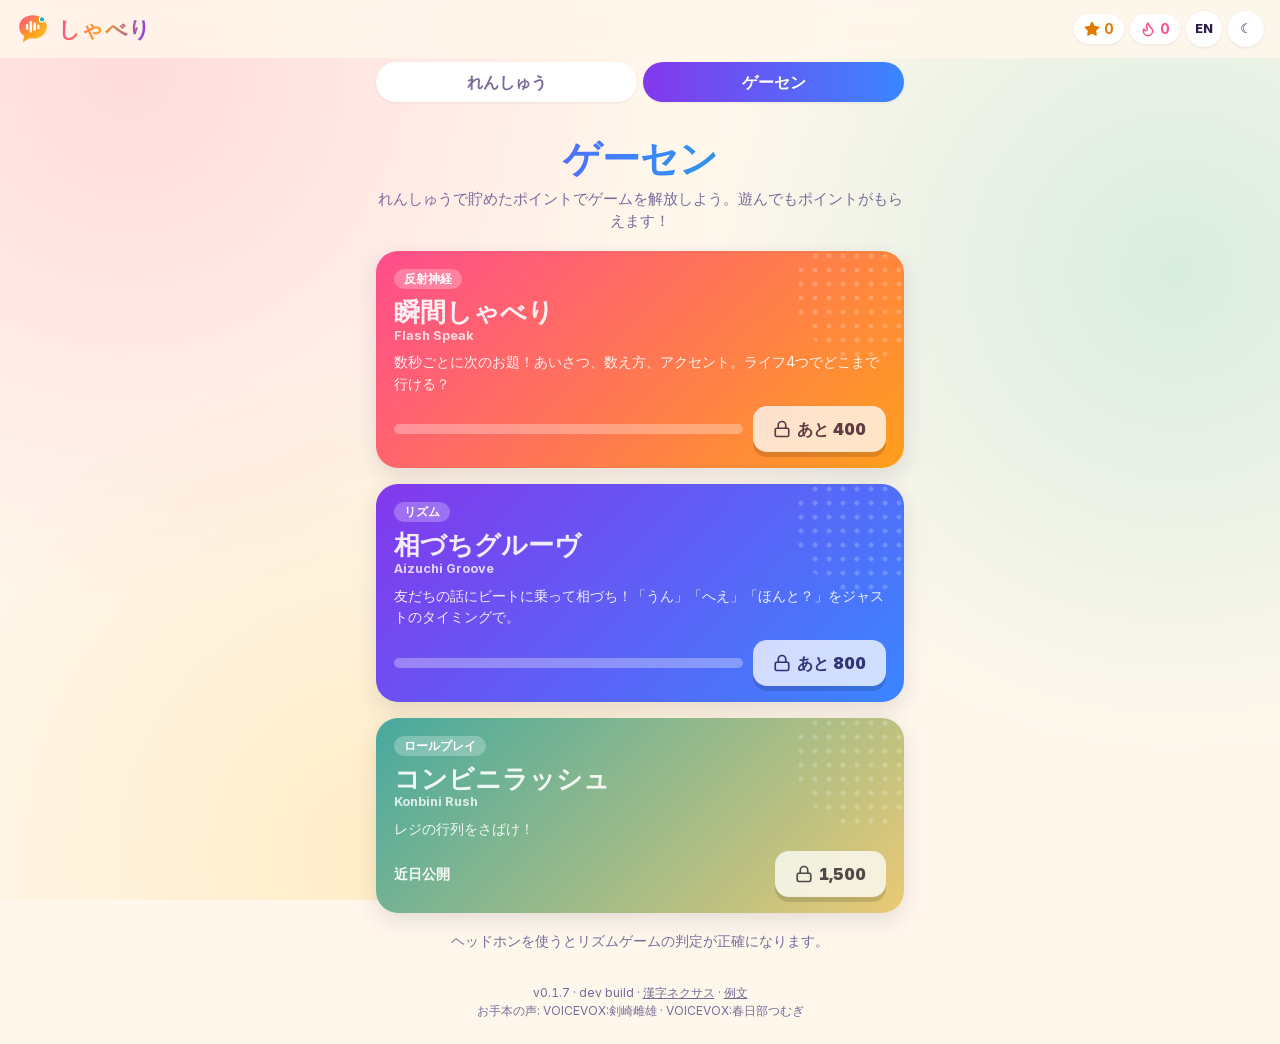
==== commit c8cbf049: "v0.1.7: Learner-friendly arcade; Flash Speak lets the recogniser have the mic Aizuchi Groove: VOICEV" ====
--- a/site/arcade.html
+++ b/site/arcade.html
@@ -60,6 +60,7 @@
       </div>
       <div class="stage" id="flash-stage"></div>
       <div class="fuse" id="flash-fuse"><span class="fuse-fill" id="flash-fuse-fill"></span></div>
+      <div class="ear" id="flash-ear" data-state="listening" aria-live="polite"><i class="ear-dot"></i><span></span></div>
       <p class="heard-live" id="flash-heard" lang="ja"></p>
     </section>
 
@@ -208,11 +209,17 @@
           <div class="blob"><i class="eye"></i><i class="eye"></i><i class="mouth"></i></div>
           <span class="name" data-ja="あなた" data-en="You">あなた</span>
         </div>
+        <div class="cue-count" id="groove-cue" aria-live="polite"></div>
         <div class="judge-pop" id="groove-judge"></div>
         <div class="banner" id="groove-banner" hidden></div>
       </div>
       <div class="groove-intro" id="groove-intro">
-        <p data-ja="ともだちの話を聞いて、ピンクのふきだしが光ったら相づち！最初の3小節はれんしゅうです（タイミングを合わせます）。" data-en="Listen to your friend and answer when your bubble lights up. The first 3 bars are practice (they tune the timing to your device).">ともだちの話を聞いて、ピンクのふきだしが光ったら相づち！最初の3小節はれんしゅうです（タイミングを合わせます）。</p>
+        <ol class="how" data-how>
+          <li data-ja="ともだちが話します。" data-en="Your friend says a line.">ともだちが話します。</li>
+          <li data-ja="1回目は、お手本の声が相づちを打ちます。よく聞いて。" data-en="The first time, the model voice answers. Listen.">1回目は、お手本の声が相づちを打ちます。よく聞いて。</li>
+          <li data-ja="2回目はあなたの番。「3・2・1」のあと、「いま！」で同じ相づちを言おう。" data-en="The second time it's your turn: after 3 · 2 · 1, say the same answer on “Now!”.">2回目はあなたの番。「3・2・1」のあと、「いま！」で同じ相づちを言おう。</li>
+          <li data-ja="最初の「はい！」2回はれんしゅう（タイミング調整）です。" data-en="The first two “はい！” are practice: they tune the timing to your device.">最初の「はい！」2回はれんしゅう（タイミング調整）です。</li>
+        </ol>
         <p class="fine" id="groove-tip"></p>
         <button type="button" class="big-btn btn-go" id="groove-start" data-ja="スタート" data-en="Start">スタート</button>
       </div>
--- a/site/css/base.css
+++ b/site/css/base.css
@@ -265,8 +265,7 @@
 
 /* ================= SECTION TABS ================= */
 .tabs {
-  position: sticky;
-  top: var(--header-total);
+  position: relative;
   z-index: 90;
   display: flex;
   gap: 6px;
--- a/site/css/arcade.css
+++ b/site/css/arcade.css
@@ -825,3 +825,90 @@
   48% { transform: translate(-4px, 2px); }
   50%, 100% { transform: none; }
 }
+
+/* "Is it hearing me?" indicator (Flash Speak) */
+.ear {
+  --lvl: 0;
+  align-self: center;
+  display: inline-flex;
+  align-items: center;
+  gap: 8px;
+  padding: 6px 14px;
+  border-radius: 999px;
+  font-weight: 800;
+  font-size: 0.9rem;
+  background: var(--bg-surface);
+  box-shadow: var(--shadow-sm);
+  color: var(--text-muted);
+}
+.ear:has(span:empty) { visibility: hidden; }
+.ear-dot {
+  width: 12px;
+  height: 12px;
+  border-radius: 50%;
+  background: var(--border-color);
+}
+.ear[data-state='listening'] .ear-dot,
+.ear[data-state='starting'] .ear-dot { background: var(--blue); animation: bump 1.2s ease infinite; }
+.ear[data-state='recording'] .ear-dot { background: var(--purple); transform: scale(calc(1 + var(--lvl))); }
+.ear[data-state='hearing'] { color: var(--teal-deep); }
+.ear[data-state='hearing'] .ear-dot { background: var(--teal); transform: scale(calc(1.2 + var(--lvl))); }
+.ear[data-state='error'] { color: var(--pink-deep); }
+.ear[data-state='error'] .ear-dot { background: var(--pink); }
+.ear[data-state='off'] .ear-dot { background: var(--orange); }
+.mg-hint {
+  font-size: 1rem;
+  color: var(--text-muted);
+  animation: rise-in 0.3s ease;
+}
+.mg-hint b {
+  color: var(--purple);
+  font-size: 1.3rem;
+}
+[data-theme='dark'] .mg-hint b { color: #c4a2ff; }
+
+/* Groove: countdown and turn cues */
+.cue-count {
+  position: absolute;
+  left: 0;
+  right: 0;
+  top: 22%;
+  text-align: center;
+  font-size: 3.4rem;
+  font-weight: 900;
+  color: var(--purple);
+  pointer-events: none;
+  opacity: 0;
+}
+[data-theme='dark'] .cue-count { color: #c4a2ff; }
+.cue-count.go {
+  animation: cue-pop 0.55s ease forwards;
+}
+.cue-count.now {
+  color: var(--pink);
+  font-size: 4rem;
+}
+@keyframes cue-pop {
+  0% { transform: scale(0.5); opacity: 0; }
+  25% { transform: scale(1.15); opacity: 1; }
+  100% { transform: scale(1); opacity: 0.15; }
+}
+.you.demo .blob { --blob: var(--blue); }
+.you .bubble.show.demo {
+  border: 2px solid var(--blue);
+}
+.you .blob { box-shadow: inset 0 -8px 0 rgba(0, 0, 0, 0.12), 0 0 0 calc(var(--lvl, 0) * 10px) color-mix(in srgb, var(--teal) 35%, transparent); }
+.how {
+  text-align: left;
+  display: flex;
+  flex-direction: column;
+  gap: 6px;
+  padding-left: 1.4em;
+  font-weight: 600;
+}
+#groove-tip .ico {
+  width: 18px;
+  height: 18px;
+  vertical-align: -3px;
+  margin-right: 4px;
+}
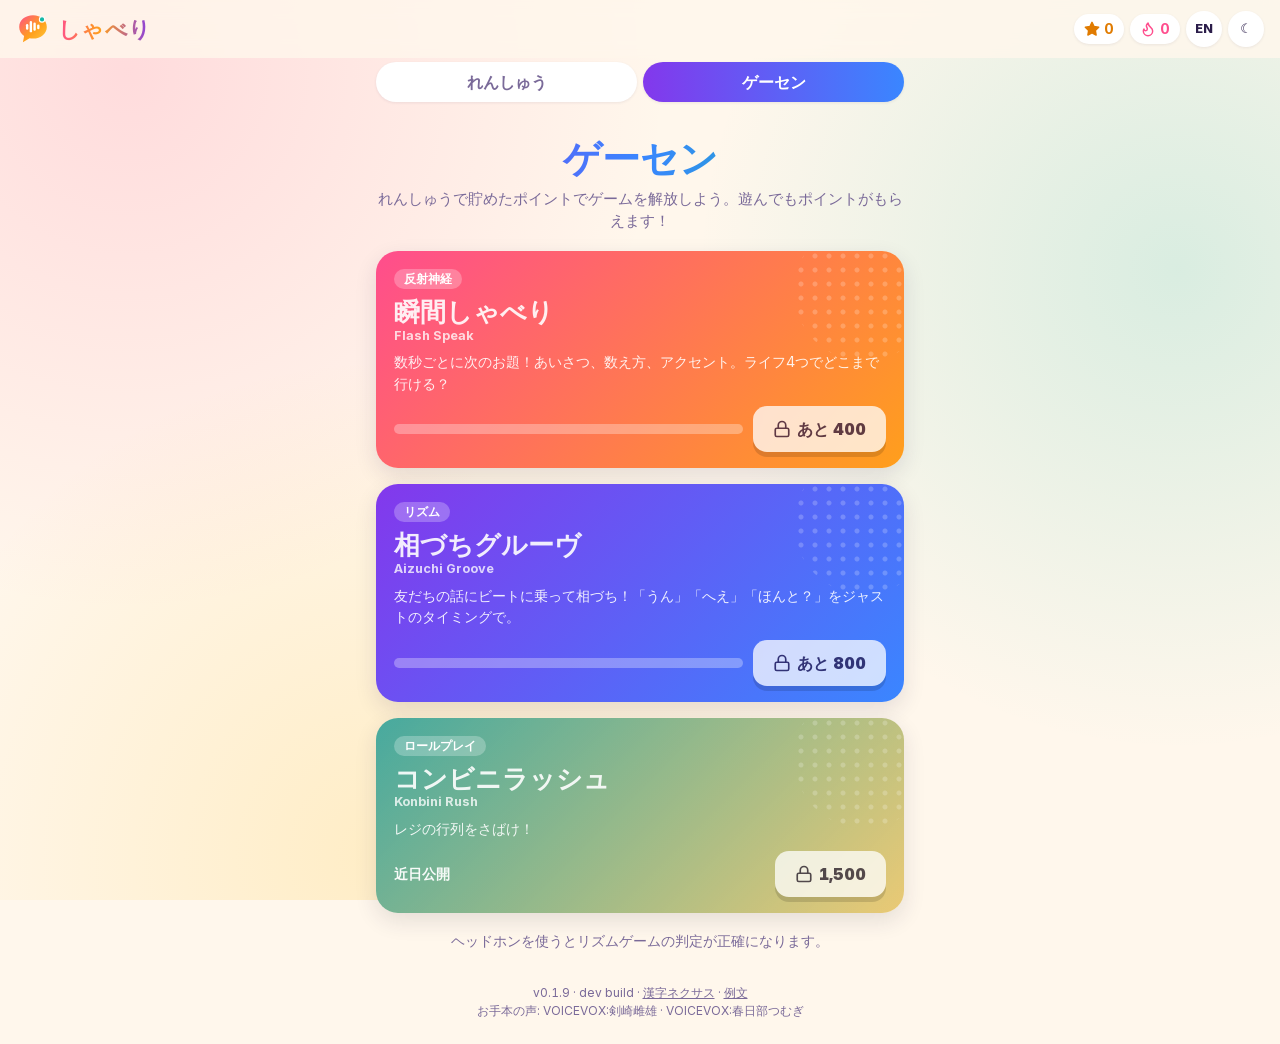
==== commit 98353d7f: "v0.1.9: Record from the phone's mic with Bluetooth earbuds; Groove tempos A user's sound check passe" ====
--- a/site/arcade.html
+++ b/site/arcade.html
@@ -217,9 +217,10 @@
         <ol class="how" data-how>
           <li data-ja="ともだちが話します。" data-en="Your friend says a line.">ともだちが話します。</li>
           <li data-ja="1回目は、お手本の声が相づちを打ちます。よく聞いて。" data-en="The first time, the model voice answers. Listen.">1回目は、お手本の声が相づちを打ちます。よく聞いて。</li>
-          <li data-ja="2回目はあなたの番。「3・2・1」のあと、「いま！」で同じ相づちを言おう。" data-en="The second time it's your turn: after 3 · 2 · 1, say the same answer on “Now!”.">2回目はあなたの番。「3・2・1」のあと、「いま！」で同じ相づちを言おう。</li>
+          <li data-ja="2回目はあなたの番。カウントダウンのあと、「いま！」で同じ相づちを言おう。" data-en="The second time it's your turn: after the countdown, say the same answer on “Now!”.">2回目はあなたの番。カウントダウンのあと、「いま！」で同じ相づちを言おう。</li>
           <li data-ja="最初の「はい！」2回はれんしゅう（タイミング調整）です。" data-en="The first two “はい！” are practice: they tune the timing to your device.">最初の「はい！」2回はれんしゅう（タイミング調整）です。</li>
         </ol>
+        <div class="tempos" id="groove-tempos" role="group" aria-label="Tempo"></div>
         <p class="fine" id="groove-tip"></p>
         <button type="button" class="big-btn btn-go" id="groove-start" data-ja="スタート" data-en="Start">スタート</button>
       </div>
@@ -232,6 +233,7 @@
       <div class="over-score" id="over-score"></div>
       <p class="over-detail" id="over-detail"></p>
       <p class="sum-bonus" id="over-points"></p>
+      <p class="new-best" id="over-unlock" hidden></p>
       <div class="result-actions">
         <button type="button" class="big-btn btn-soft" id="over-lobby" data-ja="ゲーセンへ" data-en="Arcade">ゲーセンへ</button>
         <button type="button" class="big-btn btn-go" id="over-again" data-ja="もう一回！" data-en="Play again!">もう一回！</button>
--- a/site/css/arcade.css
+++ b/site/css/arcade.css
@@ -912,3 +912,31 @@
   vertical-align: -3px;
   margin-right: 4px;
 }
+
+/* Groove tempo picker */
+.tempos {
+  display: grid;
+  grid-template-columns: repeat(2, 1fr);
+  gap: 8px;
+  width: 100%;
+}
+.tempo {
+  display: flex;
+  flex-direction: column;
+  align-items: center;
+  gap: 2px;
+  padding: 10px 8px;
+  border-radius: 16px;
+  background: var(--bg-surface);
+  box-shadow: var(--shadow-sm);
+  border: 2px solid transparent;
+  line-height: 1.25;
+}
+.tempo b { font-size: 1rem; }
+.tempo small { font-size: 0.72rem; color: var(--text-muted); }
+.tempo.on {
+  border-color: var(--purple);
+  background: color-mix(in srgb, var(--purple) 12%, var(--bg-surface));
+}
+.tempo:disabled { opacity: 0.55; cursor: default; }
+.tempo .ico { width: 16px; height: 16px; }
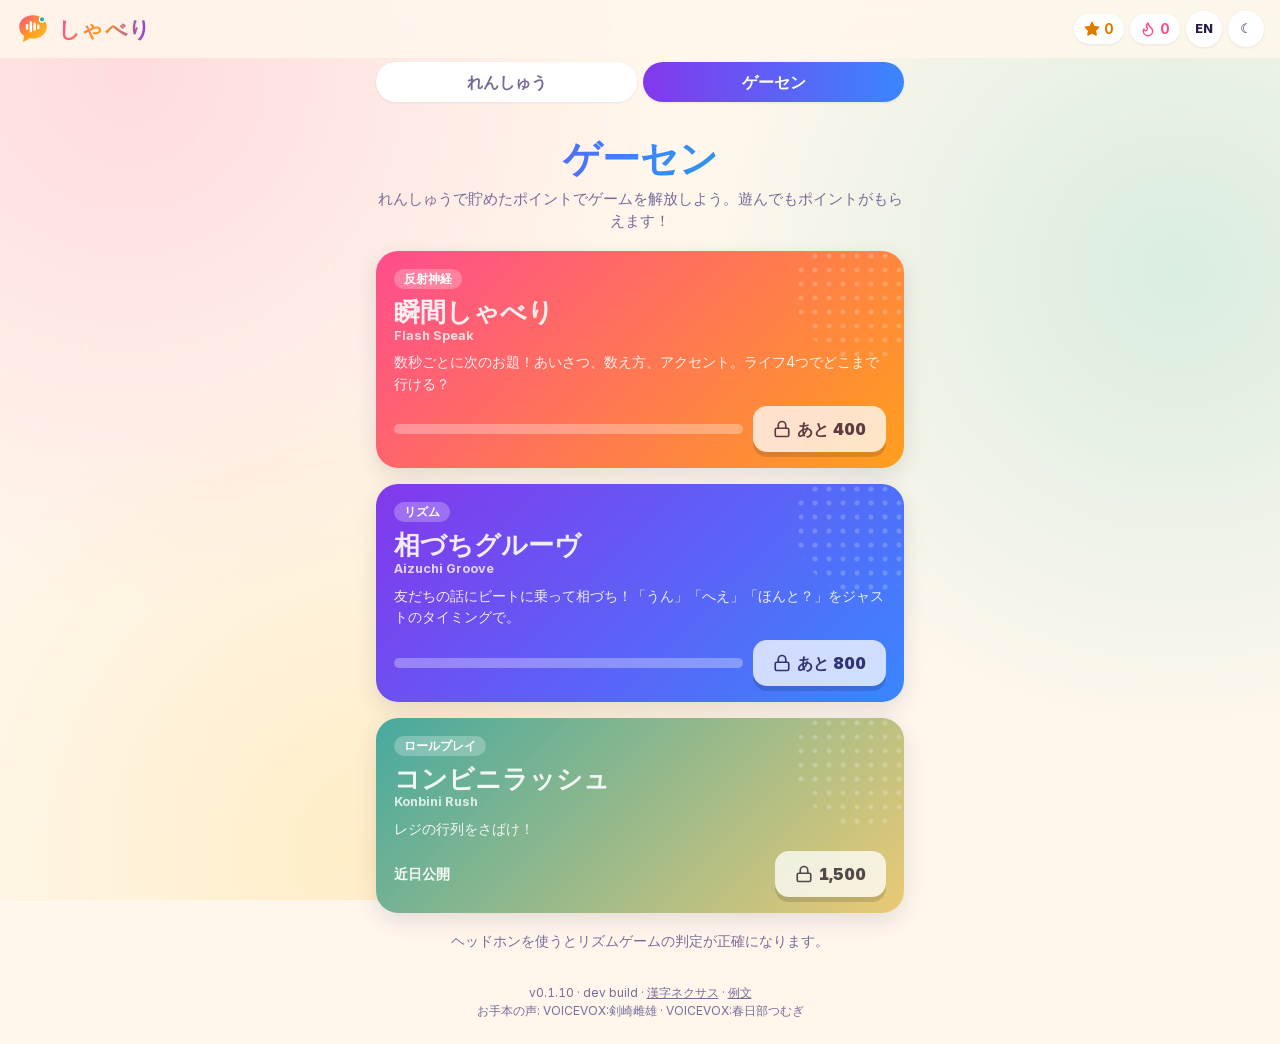
==== commit 2623148f: "v0.1.10: Playtest fixes (は reading, Brave recognition, live graph, Groove 4/4 + stories) - Phrase au" ====
--- a/site/arcade.html
+++ b/site/arcade.html
@@ -21,10 +21,10 @@
 <body>
 
   <header id="top-bar">
-    <div class="brand">
+    <a class="brand" href="index.html" aria-label="しゃべり ホーム / Home">
       <img class="brand-badge" src="icon.svg" alt="">
       <span class="brand-title">しゃべり</span>
-    </div>
+    </a>
     <div class="top-stats">
       <span class="pill pill-points" id="hud-points" title="Points"><svg class="pill-ico" viewBox="0 0 24 24" fill="none" stroke="currentColor" stroke-width="2.2" stroke-linecap="round" stroke-linejoin="round" aria-hidden="true"><path d="M12 2l3.09 6.26L22 9.27l-5 4.87 1.18 6.88L12 17.77l-6.18 3.25L7 14.14 2 9.27l6.91-1.01L12 2z"/></svg> <b>0</b></span>
       <span class="pill pill-streak" id="hud-streak" title="Streak"><svg class="pill-ico" viewBox="0 0 24 24" fill="none" stroke="currentColor" stroke-width="2.2" stroke-linecap="round" stroke-linejoin="round" aria-hidden="true"><path d="M8.5 14.5A2.5 2.5 0 0 0 11 12c0-1.38-.5-2-1-3-1.072-2.143-.224-4.054 2-6 .5 2.5 2 4.9 4 6.5 2 1.6 3 3.5 3 5.5a7 7 0 1 1-14 0c0-1.153.433-2.294 1-3a2.5 2.5 0 0 0 2.5 2.5z"/></svg> <b>0</b></span>
--- a/site/css/base.css
+++ b/site/css/base.css
@@ -120,6 +120,9 @@
 }
 
 .brand {
+  color: inherit;
+  text-decoration: none;
+  border-radius: 12px;
   display: flex;
   align-items: center;
   gap: 8px;
--- a/site/css/arcade.css
+++ b/site/css/arcade.css
@@ -299,6 +299,7 @@
 }
 .verdict.win { background: color-mix(in srgb, var(--teal) 88%, transparent); }
 .verdict.lose { background: color-mix(in srgb, var(--pink-deep) 88%, transparent); }
+.verdict.void { background: color-mix(in srgb, var(--text-muted) 80%, transparent); }
 .verdict small {
   display: block;
   font-size: 1.1rem;
@@ -856,6 +857,10 @@
 .ear[data-state='error'] { color: var(--pink-deep); }
 .ear[data-state='error'] .ear-dot { background: var(--pink); }
 .ear[data-state='off'] .ear-dot { background: var(--orange); }
+.ear[data-state='offline'] .ear-dot { background: var(--orange); }
+.ear[data-state='device'] .ear-dot,
+.ear[data-state='checking'] .ear-dot { background: var(--teal); }
+.ear[data-state='checking'] .ear-dot { animation: bump 0.6s ease infinite; }
 .mg-hint {
   font-size: 1rem;
   color: var(--text-muted);
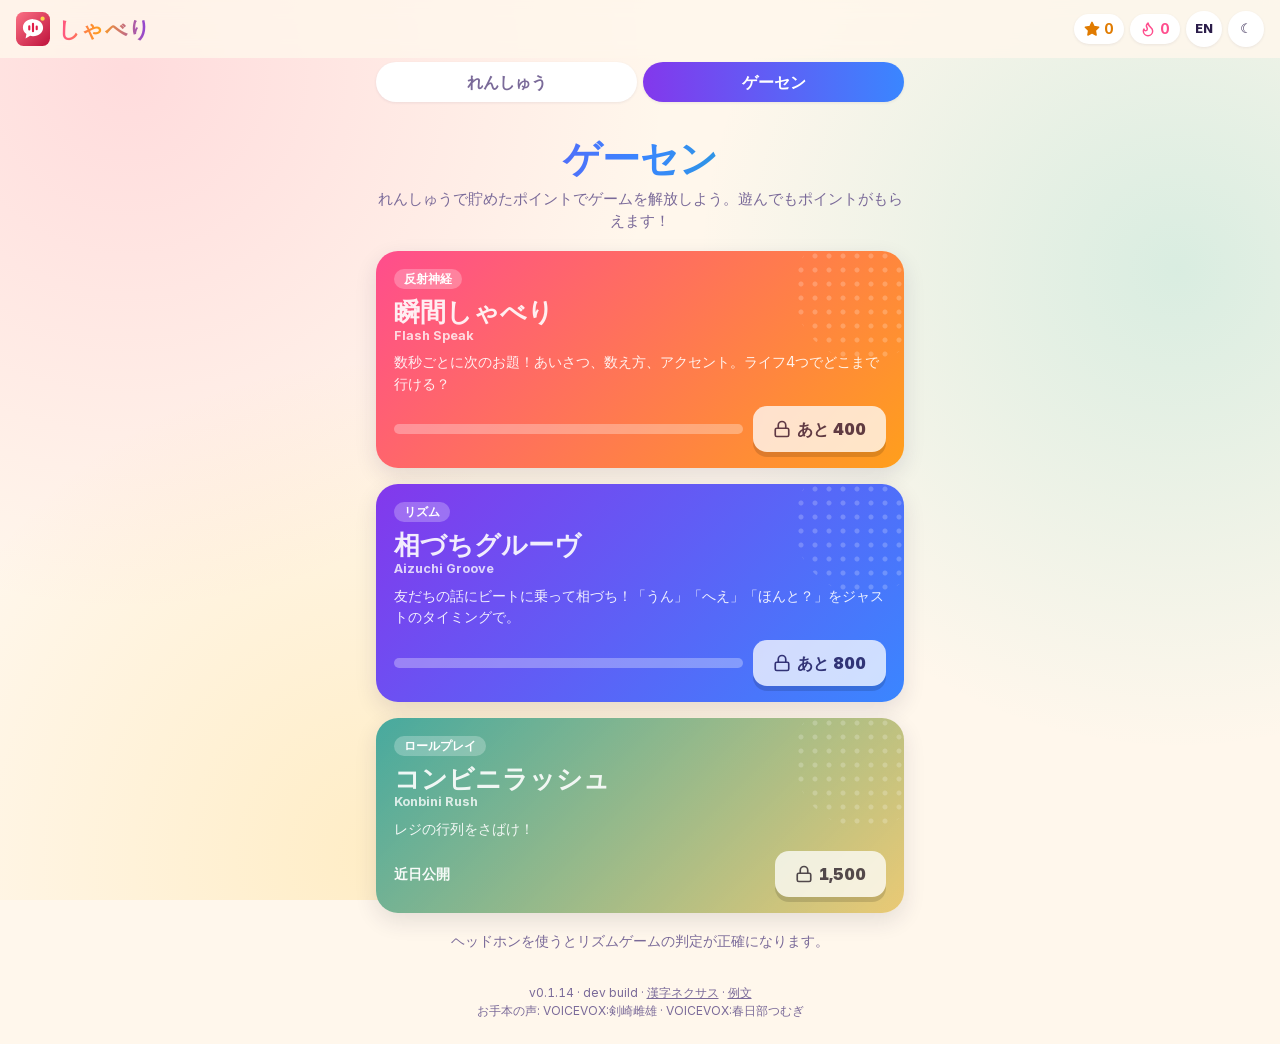
==== commit 86faf72f: "v0.1.14: new emblem Shaberi's emblem: a raised speech bubble holding a voice waveform, with a gold p" ====
--- a/site/arcade.html
+++ b/site/arcade.html
@@ -4,7 +4,7 @@
   <meta charset="UTF-8">
   <meta name="viewport" content="width=device-width, initial-scale=1.0, viewport-fit=cover">
   <title>ゲーセン | しゃべり Shaberi</title>
-  <link rel="icon" type="image/svg+xml" href="icon.svg">
+  <link rel="icon" type="image/svg+xml" href="favicon.svg">
   <link rel="manifest" href="manifest.webmanifest">
   <link rel="apple-touch-icon" href="icons/apple-touch-icon.png">
   <meta name="theme-color" content="#fff7ec" media="(prefers-color-scheme: light)">
@@ -22,7 +22,7 @@
 
   <header id="top-bar">
     <a class="brand" href="index.html" aria-label="しゃべり ホーム / Home">
-      <img class="brand-badge" src="icon.svg" alt="">
+      <img class="brand-badge" src="favicon.svg" alt="">
       <span class="brand-title">しゃべり</span>
     </a>
     <div class="top-stats">
